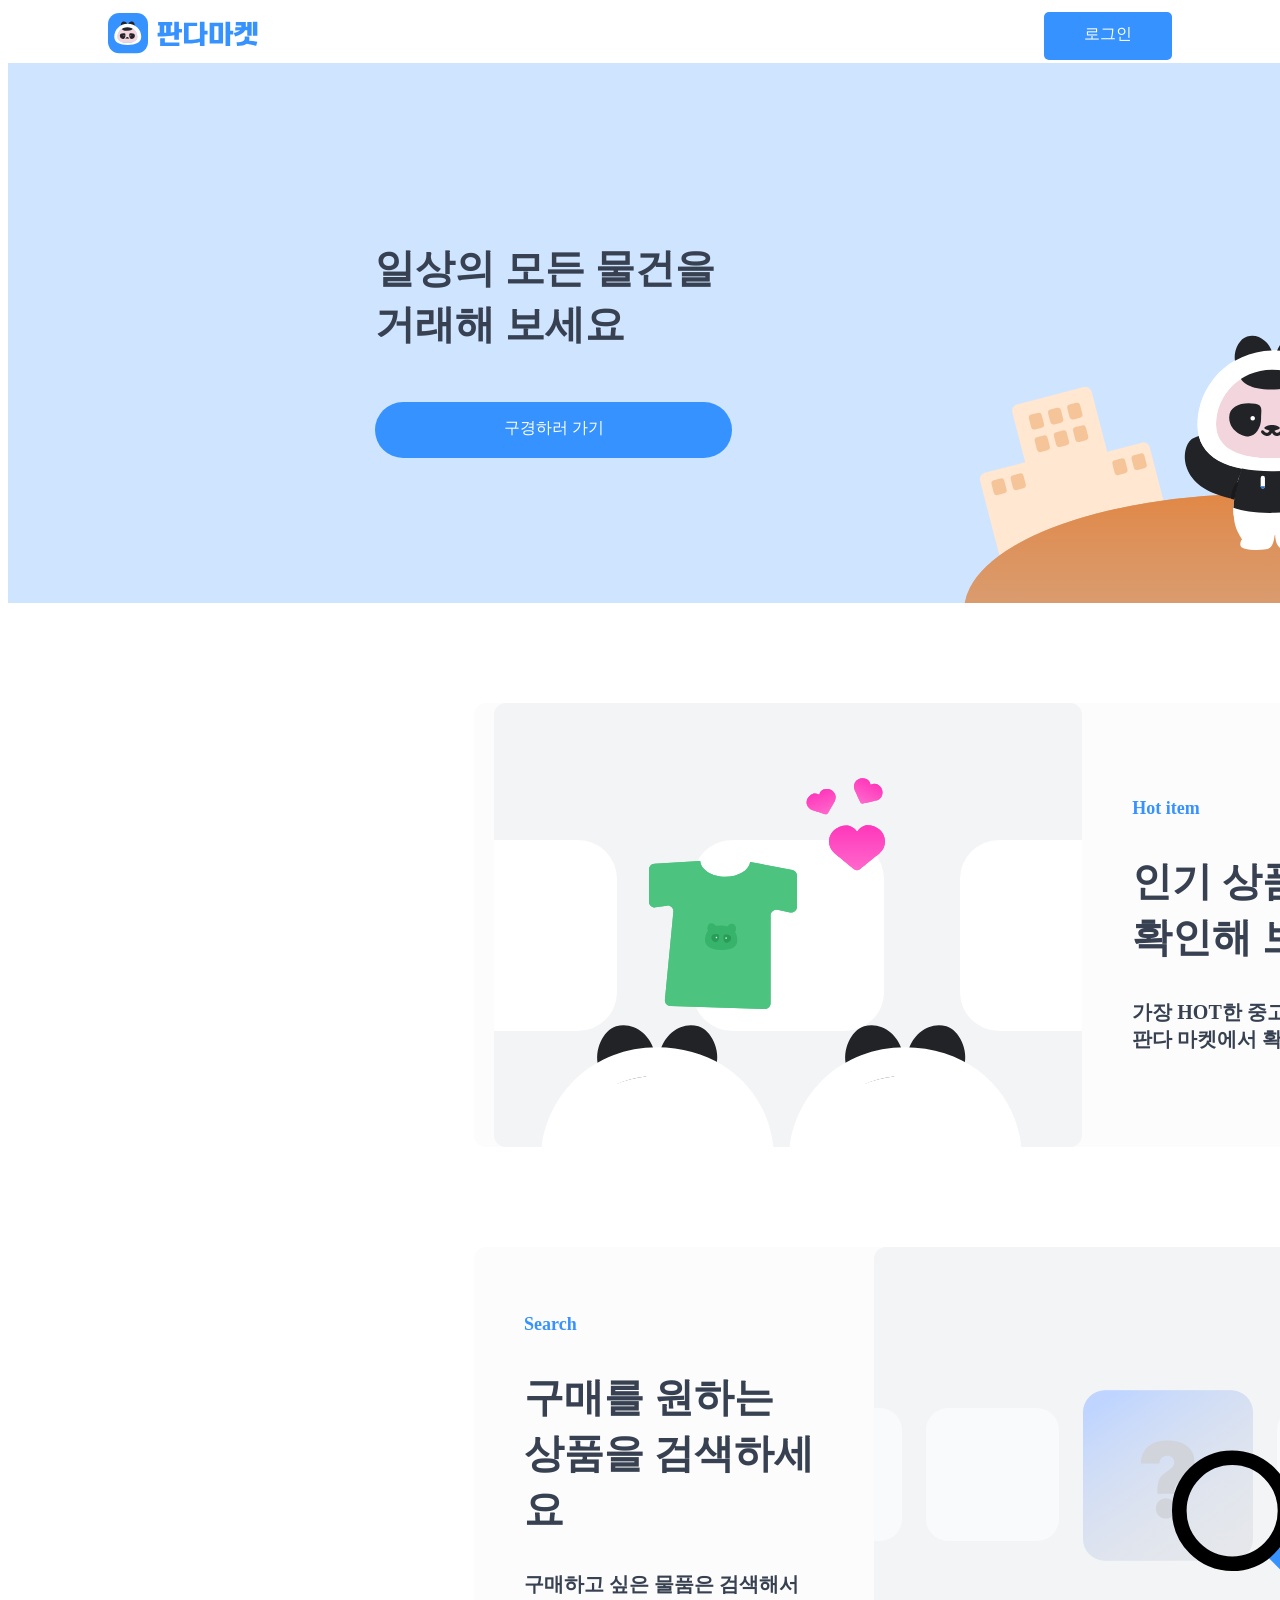
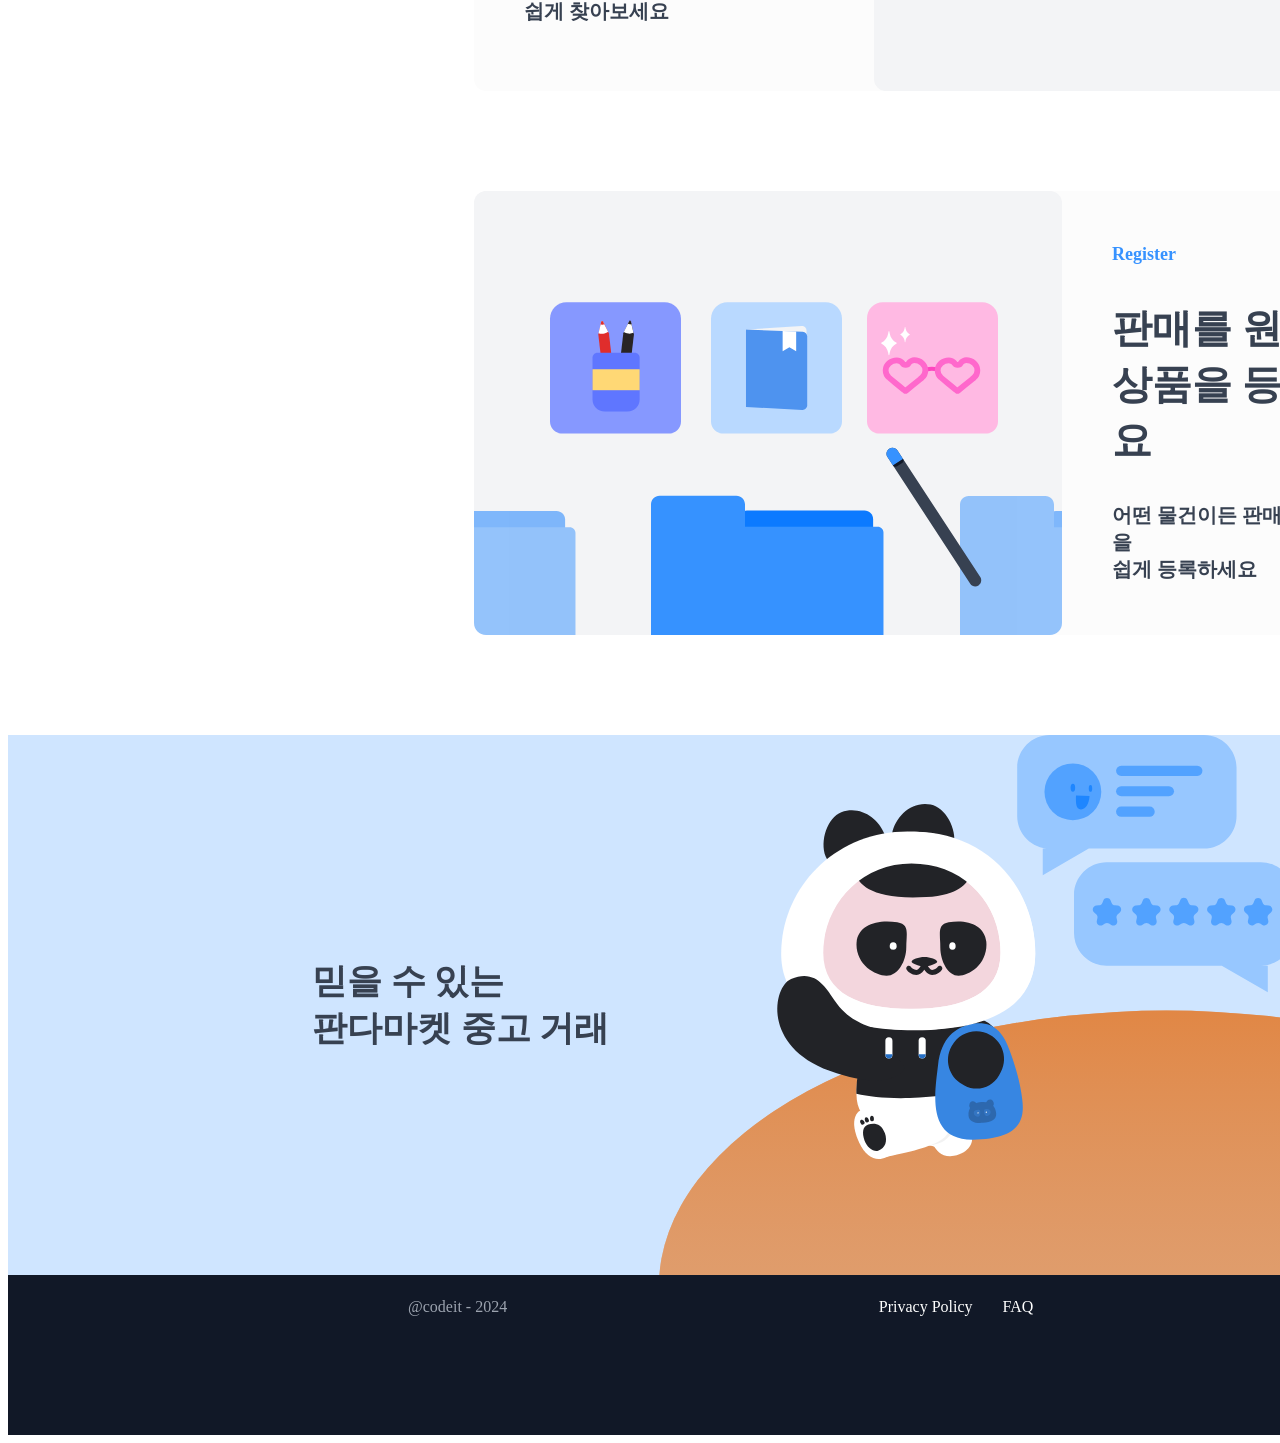
==== 21-Sprint-Mission/index.html @ e3c07e28 "sprint mission1. Basic. 박지현" ====
<!DOCTYPE html>
<html lang="en">
  <head>
    <meta charset="UTF-8" />
    <meta name="viewport" content="width=device-width, initial-scale=1.0" />
    <title>판다마켓</title>
    <link rel="stylesheet" href="main.css" />
  </head>
  <body>
    <nav>
      <a href="/"><img src="img/icon.svg" /></a>
      <a class="nav_button" href="pages/login.html">로그인</a>
    </nav>
    <header class="banner">
      <div class="banner_inner">
        <div class="banner_title">
          <h2>일상의 모든 물건을<br />거래해 보세요</h2>
          <a href="pages/items.html">구경하러 가기</a>
        </div>
        <div class="banner_image">
          <img src="img/banner.svg" />
        </div>
      </div>
    </header>
    <main>
      <div class="card">
        <img src="img/card1.svg" />
        <div class="card_title">
          <p>Hot item</p>
          <h2>인기 상품을<br />확인해 보세요</h2>
          <h3>
            가장 HOT한 중고거래 물품을<br />
            판다 마켓에서 확인해 보세요
          </h3>
        </div>
      </div>
      <div class="card">
        <div class="card_title">
          <p>Search</p>
          <h2>구매를 원하는<br />상품을 검색하세요</h2>
          <h3>
            구매하고 싶은 물품은 검색해서<br />
            쉽게 찾아보세요
          </h3>
        </div>
        <img src="img/card2.svg" />
      </div>
      <div class="card">
        <img src="img/card3.svg" />
        <div class="card_title">
          <p>Register</p>
          <h2>판매를 원하는<br />상품을 등록하세요</h2>
          <h3>어떤 물건이든 판매하고 싶은 상품을<br />쉽게 등록하세요</h3>
        </div>
      </div>
      <div class="card_sky">
        <div class="card_sky_inner">
          <div class="card_title">
            <h2>믿을 수 있는<br />판다마켓 중고 거래</h2>
          </div>
          <img src="img/card4.svg" />
        </div>
      </div>
    </main>
    <footer>
      <div class="footer_container">
        <div class="footer_info">
          <p>@codeit - 2024</p>
        </div>
        <div class="footer_links">
          <p>
            <a href="pages/privacy.html">Privacy Policy</a>
            <a href="pages/faq.html">FAQ</a>
          </p>
        </div>
        <div class="footer_socials">
          <a href="https://www.facebook.com/"><img src="img/facebook.svg" /></a>
          <a href="https://x.com/"><img src="img/twitter.svg" /></a>
          <a href="https://www.youtube.com/"><img src="img/youtube.svg" /> </a>
          <a href="https://www.instagram.com/"
            ><img src="img/instagram.svg"
          /></a>
        </div>
      </div>
    </footer>
  </body>
</html>
---- 21-Sprint-Mission/main.css ----
* {
  box-sizing: border-box;
}

nav {
  display: flex;
  justify-content: space-between;
  align-items: center;
  margin: 0 100px;
}

.nav_button {
  color: white;
  background-color: #3692ff;
  padding: 12px 23px;
  width: 128px;
  height: 48px;
  text-align: center;
  border: none;
  border-radius: 5px;
  justify-content: center;
  align-items: center;
  text-decoration: none;
}
.nav_button:hover {
  cursor: pointer;
}
nav img {
  width: 153px;
  height: 51px;
}

.banner {
  background: #cfe5ff;
  width: 1920px;
  height: 540px;
}
.banner_inner {
  display: flex;
  justify-content: center;
  align-items: center;
  gap: 80px;
  width: 100%;
  max-width: 1920px;
  height: 100%;
  margin: 0 auto;
  padding: 0 60px;
}
.banner_title {
  display: flex;
  flex-direction: column;
  align-items: flex-start;
  justify-content: center;
  gap: 16px;
  min-width: 360px;
}

.banner_image {
  display: flex;
  justify-content: flex-end;
  align-items: flex-end;
  width: 746px;
  height: 100%;
}
.banner_image img {
  width: 80%;
  height: auto;
}

.banner_title h2 {
  font-family: Pretendard;
  font-weight: 700;
  font-style: Bold;
  font-size: 40px;
  line-height: 140%;
  letter-spacing: 0%;
  vertical-align: middle;
  color: #374151;
}

.banner_title a {
  width: 357px;
  height: 56px;
  background-color: #3692ff;
  color: white;
  border: none;
  border-radius: 999px;
  padding: 16px 124px;
  text-decoration: none;
  display: inline-block;
  text-align: center;
}
main {
  width: 1920px;
  height: auto;
}

.card {
  color: #374151;
  margin: 100px auto;
  display: flex;
  background-color: #fcfcfc;
  width: 988px;
  height: 444px;
  align-items: center;
  justify-content: center;
  margin: 100px auto;
  border-radius: 12px;
}

.card img {
  width: 588px;
  height: 444px;
}

.card_title {
  padding: 0 50px;
}

.card p {
  font-family: Abhaya Libre ExtraBold;
  font-weight: 800;
  font-style: Regular;
  font-size: 18px;
  line-height: 26px;
  letter-spacing: 0%;
  vertical-align: middle;
  height: 26px;
  color: #3692ff;
}

.card h2 {
  font-family: Pretendard;
  font-weight: 700;
  font-style: Bold;
  font-size: 40px;
  line-height: 140%;
  letter-spacing: 2%;
  vertical-align: middle;
}

.card h3 {
  font-size: 20px;
}

.card_sky {
  width: 1920px;
  height: auto;
  margin-bottom: 0;
  padding-bottom: 0;
}

.card_sky_inner {
  background-color: #cfe5ff;
  margin: 0 auto;
  width: 1920px;
  height: 540px;
  display: flex;
  align-items: center;
  justify-content: center;
}

.card_sky h2 {
  font-size: 35px;
  color: #374151;
}

.card_sky img {
  display: flex;
  justify-content: flex-end;
  align-items: flex-end;
  height: 100%;
}

footer {
  background: #111827;
  width: 1920px;
  height: 160px;
  margin: 0;
  padding: 0;
}

a:hover {
  cursor: pointer;
}

.footer_container {
  width: 1120px;
  margin: 0 auto;
  padding: 20px 0;
  display: flex;
  justify-content: space-between;
  align-items: center;
  column-gap: 16px;
}

.footer_links p {
  margin: 0;
  display: flex;
  gap: 30px;
  color: #b0b3ba;
}

.footer_container a {
  text-decoration: none;
  color: white;
}

.footer_info p {
  margin: 0;
  display: flex;
  color: #9ca3af;
  font-size: 16px;
  font-weight: 400;
}

.footer_socials {
  margin: 0;
  display: flex;
  gap: 15px;
}
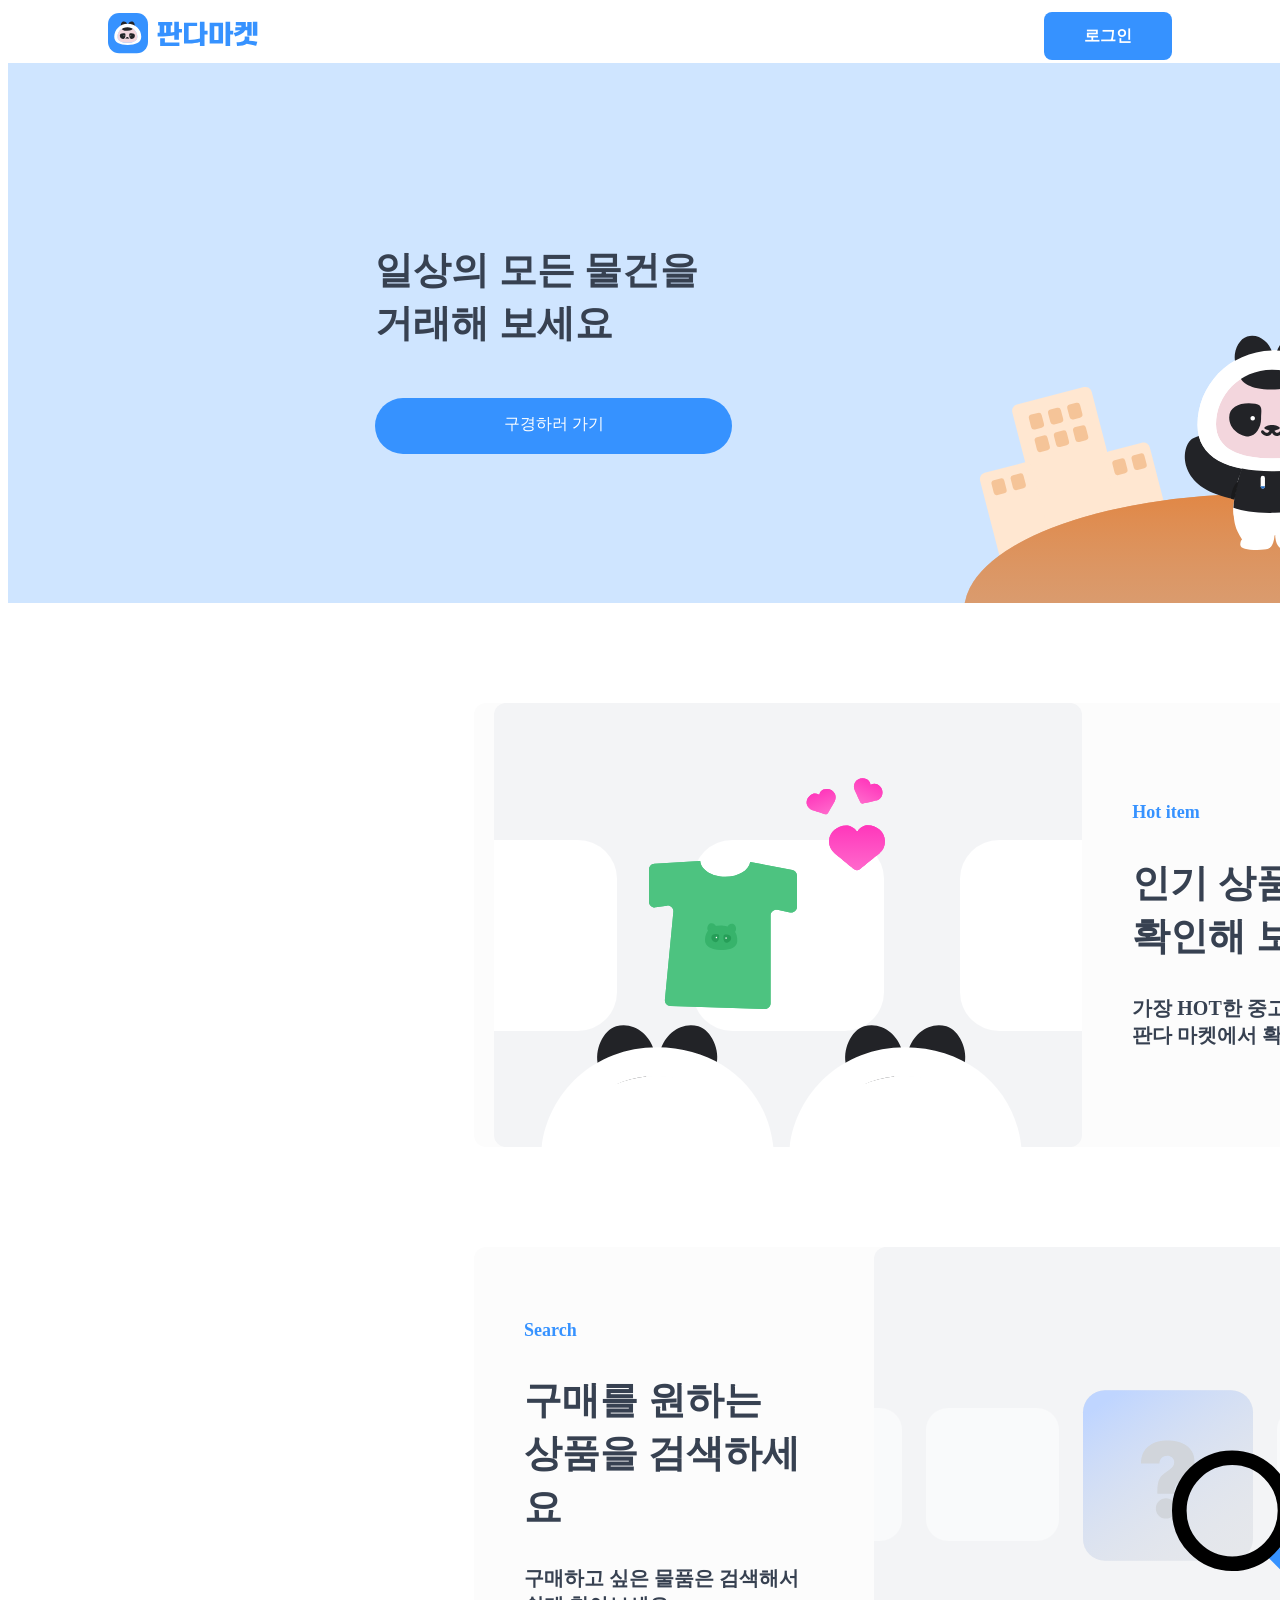
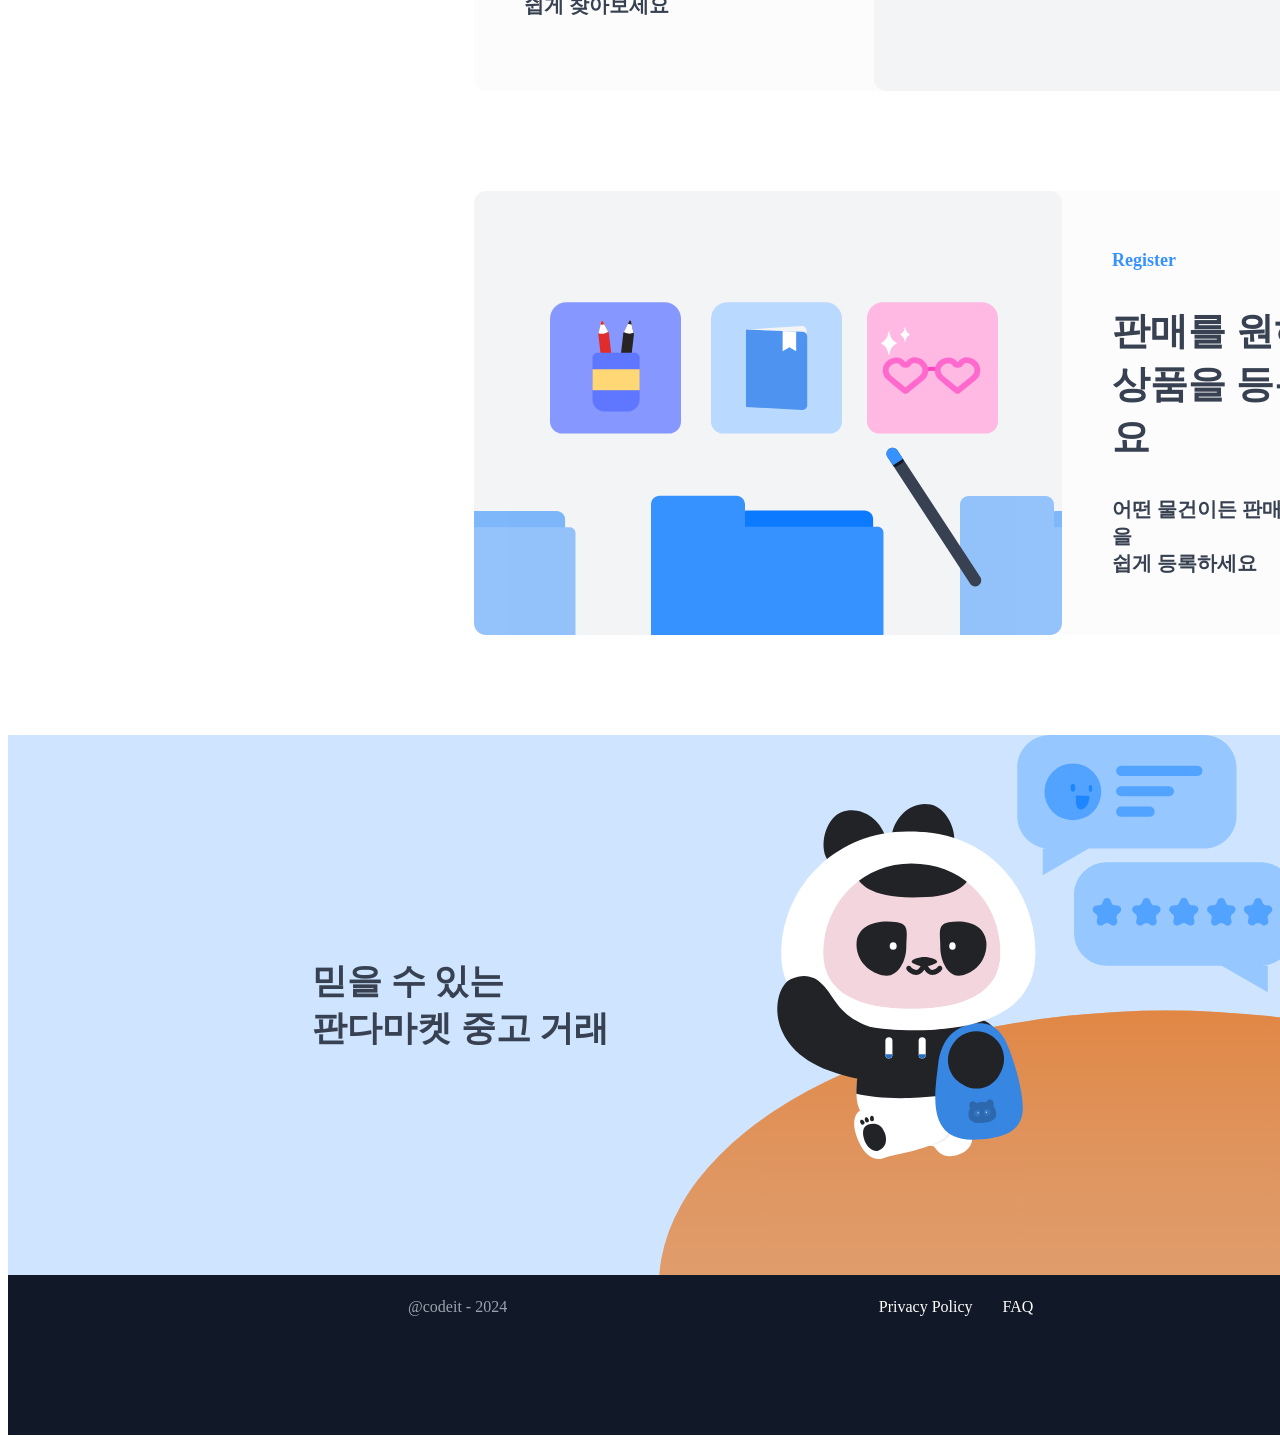
==== commit 31ae618c: "sprint mission2. Basic. 박지현(수정)" ====
--- a/21-Sprint-Mission/index.html
+++ b/21-Sprint-Mission/index.html
@@ -1,10 +1,10 @@
 <!DOCTYPE html>
-<html lang="en">
+<html lang="ko">
   <head>
     <meta charset="UTF-8" />
     <meta name="viewport" content="width=device-width, initial-scale=1.0" />
     <title>판다마켓</title>
-    <link rel="stylesheet" href="main.css" />
+    <link rel="stylesheet" href="style.css" />
   </head>
   <body>
     <nav>
@@ -18,13 +18,13 @@
           <a href="pages/items.html">구경하러 가기</a>
         </div>
         <div class="banner_image">
-          <img src="img/banner.svg" />
+          <img src="img/banner.svg" alt="배너 이미지" />
         </div>
       </div>
     </header>
     <main>
       <div class="card">
-        <img src="img/card1.svg" />
+        <img src="img/card1.svg" alt="인기 상품" />
         <div class="card_title">
           <p>Hot item</p>
           <h2>인기 상품을<br />확인해 보세요</h2>
@@ -43,10 +43,10 @@
             쉽게 찾아보세요
           </h3>
         </div>
-        <img src="img/card2.svg" />
+        <img src="img/card2.svg" alt="검색" />
       </div>
       <div class="card">
-        <img src="img/card3.svg" />
+        <img src="img/card3.svg" alt="등록" />
         <div class="card_title">
           <p>Register</p>
           <h2>판매를 원하는<br />상품을 등록하세요</h2>
@@ -74,10 +74,16 @@
           </p>
         </div>
         <div class="footer_socials">
-          <a href="https://www.facebook.com/"><img src="img/facebook.svg" /></a>
-          <a href="https://x.com/"><img src="img/twitter.svg" /></a>
-          <a href="https://www.youtube.com/"><img src="img/youtube.svg" /> </a>
-          <a href="https://www.instagram.com/"
+          <a href="https://www.facebook.com/"
+            ><img src="img/facebook.svg" target="_blank"
+          /></a>
+          <a href="https://x.com/"
+            ><img src="img/twitter.svg" target="_blank"
+          /></a>
+          <a href="https://www.youtube.com/"
+            ><img src="img/youtube.svg" target="_blank" />
+          </a>
+          <a href="https://www.instagram.com/" target="_blank"
             ><img src="img/instagram.svg"
           /></a>
         </div>
--- a/21-Sprint-Mission/style.css
+++ b/21-Sprint-Mission/style.css
@@ -0,0 +1,322 @@
+* {
+  box-sizing: border-box;
+}
+
+nav {
+  display: flex;
+  justify-content: space-between;
+  align-items: center;
+  margin: 0 100px;
+}
+
+.nav_button {
+  color: white;
+  background-color: #3692ff;
+  padding: 12px 23px;
+  width: 128px;
+  height: 48px;
+  text-align: center;
+  border: none;
+  border-radius: 8px;
+  justify-content: center;
+  align-items: center;
+  text-decoration: none;
+  font-size: 16px;
+  font-weight: 600;
+  font-family: Pretendard;
+  line-height: 26px;
+  display: flex;
+  align-items: center;
+  justify-content: center;
+}
+.nav_button:hover {
+  cursor: pointer;
+}
+nav img {
+  width: 153px;
+  height: 51px;
+}
+
+.banner {
+  background: #cfe5ff;
+  width: 1920px;
+  height: 540px;
+}
+.banner_inner {
+  display: flex;
+  justify-content: center;
+  align-items: center;
+  gap: 80px;
+  width: 100%;
+  max-width: 1920px;
+  height: 100%;
+  margin: 0 auto;
+  padding: 0 60px;
+}
+.banner_title {
+  display: flex;
+  flex-direction: column;
+  align-items: flex-start;
+  justify-content: center;
+  gap: 16px;
+  min-width: 360px;
+}
+
+.banner_image {
+  display: flex;
+  justify-content: flex-end;
+  align-items: flex-end;
+  width: 746px;
+  height: 100%;
+}
+.banner_image img {
+  width: 80%;
+  height: auto;
+}
+
+.banner_title h2 {
+  font-family: Pretendard;
+  font-weight: 700;
+  font-style: Bold;
+  font-size: 38px;
+  line-height: 140%;
+  letter-spacing: 0%;
+  vertical-align: middle;
+  color: #374151;
+}
+
+.banner_title a {
+  width: 357px;
+  height: 56px;
+  background-color: #3692ff;
+  color: white;
+  border: none;
+  border-radius: 999px;
+  padding: 16px 124px;
+  text-decoration: none;
+  display: inline-block;
+  text-align: center;
+}
+main {
+  width: 1920px;
+  height: auto;
+}
+
+.card {
+  color: #374151;
+  margin: 100px auto;
+  display: flex;
+  background-color: #fcfcfc;
+  width: 988px;
+  height: 444px;
+  align-items: center;
+  justify-content: center;
+  margin: 100px auto;
+  border-radius: 12px;
+}
+
+.card img {
+  width: 588px;
+  height: 444px;
+}
+
+.card_title {
+  padding: 0 50px;
+}
+
+.card p {
+  font-family: Abhaya Libre ExtraBold;
+  font-weight: 800;
+  font-style: Regular;
+  font-size: 18px;
+  line-height: 26px;
+  letter-spacing: 0%;
+  vertical-align: middle;
+  height: 26px;
+  color: #3692ff;
+}
+
+.card h2 {
+  font-family: Pretendard;
+  font-weight: 700;
+  font-style: Bold;
+  font-size: 38px;
+  line-height: 140%;
+  letter-spacing: 2%;
+  vertical-align: middle;
+}
+
+.card h3 {
+  font-size: 20px;
+}
+
+.card_sky {
+  width: 1920px;
+  height: auto;
+  margin-bottom: 0;
+  padding-bottom: 0;
+}
+
+.card_sky_inner {
+  background-color: #cfe5ff;
+  margin: 0 auto;
+  width: 1920px;
+  height: 540px;
+  display: flex;
+  align-items: center;
+  justify-content: center;
+}
+
+.card_sky h2 {
+  font-size: 35px;
+  color: #374151;
+}
+
+.card_sky img {
+  display: flex;
+  justify-content: flex-end;
+  align-items: flex-end;
+  height: 100%;
+}
+
+footer {
+  background: #111827;
+  width: 1920px;
+  height: 160px;
+  margin: 0;
+  padding: 0;
+}
+
+a:hover {
+  cursor: pointer;
+}
+
+.footer_container {
+  width: 1120px;
+  margin: 0 auto;
+  padding: 20px 0;
+  display: flex;
+  justify-content: space-between;
+  align-items: center;
+  column-gap: 16px;
+}
+
+.footer_links p {
+  margin: 0;
+  display: flex;
+  gap: 30px;
+  color: #b0b3ba;
+}
+
+.footer_container a {
+  text-decoration: none;
+  color: white;
+}
+
+.footer_info p {
+  margin: 0;
+  display: flex;
+  color: #9ca3af;
+  font-size: 16px;
+  font-weight: 400;
+}
+
+.footer_socials {
+  margin: 0;
+  display: flex;
+  gap: 15px;
+}
+
+/* 아래부턴 login.css입니다. */
+
+.login__container {
+  display: flex;
+  flex-direction: column;
+  align-items: center;
+  justify-content: center;
+  gap: 40px;
+  width: 640px;
+  height: 520px;
+  margin: 280px auto;
+}
+
+.login__group {
+  display: flex;
+  flex-direction: column;
+  gap: 24px;
+  width: 640px;
+}
+
+.login__form {
+  display: flex;
+  flex-direction: column;
+  gap: 24px;
+}
+
+.login__group {
+  display: flex;
+  flex-direction: column;
+  gap: 16px;
+}
+
+.login__label {
+  font-family: pretendard;
+  font-weight: 700;
+  font-size: 18px;
+  line-height: 26px;
+  color: #1f2937;
+}
+
+.login__input {
+  width: 640px;
+  height: 56px;
+  border: none;
+  border-radius: 12px;
+  background-color: #f3f4f6;
+  font-family: pretendard;
+  font-weight: 500;
+  font-size: 16px;
+  line-height: 26px;
+  color: #1f2937;
+  padding: 15px 20px;
+}
+
+.login__button {
+  width: 640px;
+  height: 56px;
+  border: none;
+  border-radius: 40px;
+  background-color: #3692ff;
+  color: white;
+  padding: 16px 124px;
+  font-family: pretendard;
+  font-weight: 600;
+  font-weight: semibold;
+  font-size: 20px;
+  line-height: 32px;
+  display: flex;
+  justify-content: center;
+  align-items: center;
+}
+
+.login__signup-text {
+  font-family: pretendard;
+  font-weight: 500;
+  font-size: 14px;
+  line-height: 24px;
+  font-style: medium;
+  color: #1f2937;
+  text-align: center;
+  margin-top: -24px;
+}
+
+.login__signup-link {
+  color: #3692ff;
+  font-family: pretendard;
+  font-weight: 500;
+  font-size: 14px;
+  line-height: 100%;
+}
+.signup .login__signup {
+  margin-top: 32px;
+}
